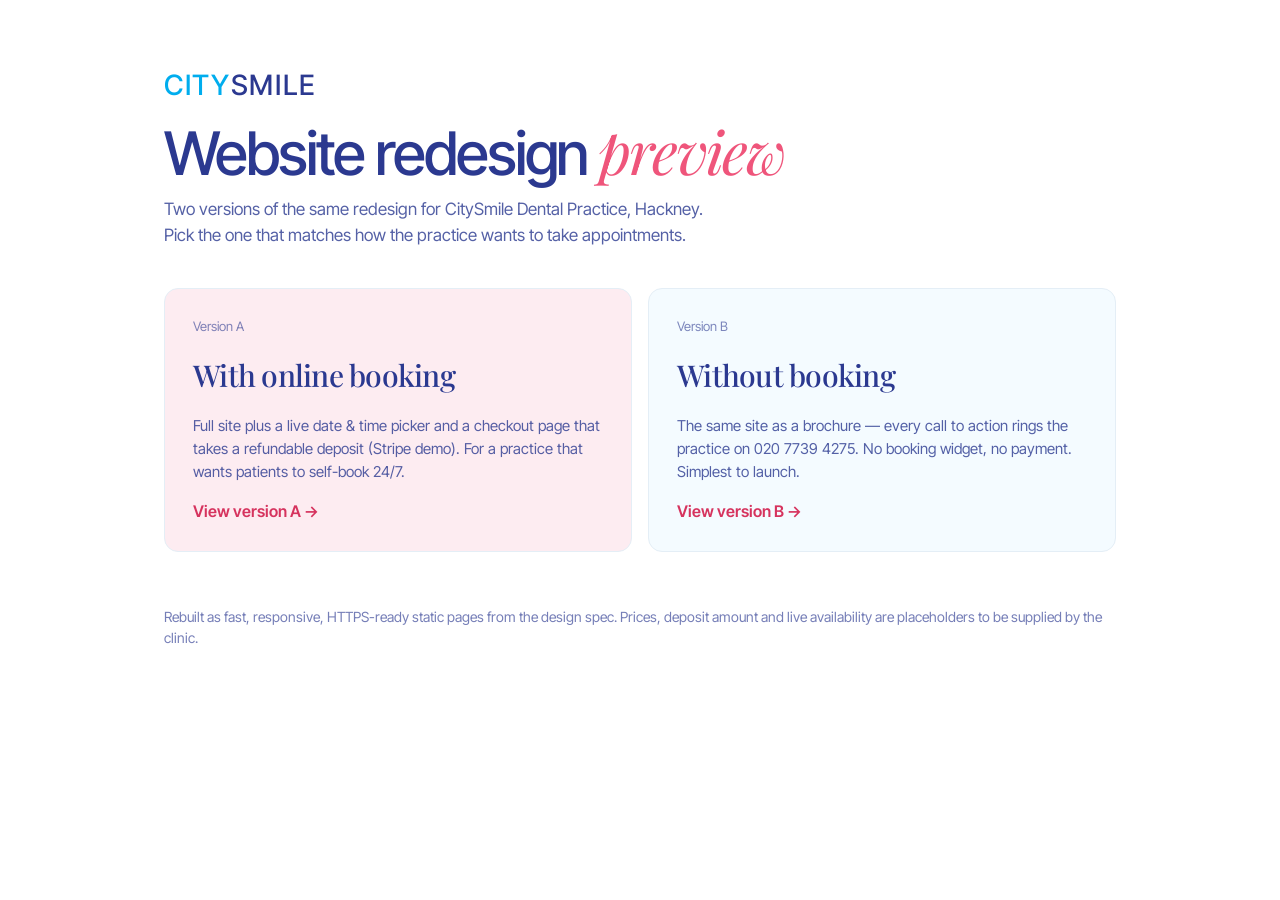
==== index.html @ fdda0e9c "CitySmile redesign: two static builds (with booking / without) Rebuilt from the design spec into res" ====
<!doctype html>
<html lang="en">
<head>
<meta charset="utf-8">
<meta name="viewport" content="width=device-width, initial-scale=1">
<title>CitySmile — redesign preview</title>
<meta name="description" content="Two versions of the CitySmile dental practice website redesign: with online booking, and without.">
<link rel="preconnect" href="https://fonts.googleapis.com">
<link rel="preconnect" href="https://fonts.gstatic.com" crossorigin>
<link href="https://fonts.googleapis.com/css2?family=Inter+Tight:wght@400;500;600&family=Playfair+Display:ital,wght@1,400&display=swap" rel="stylesheet">
<link rel="stylesheet" href="assets/styles.css">
<style>
  body{min-height:100vh;display:flex;flex-direction:column}
  .chooser{flex:1;max-width:1000px;margin:0 auto;padding:64px 24px;display:flex;flex-direction:column;gap:40px}
  .chooser-head{display:flex;flex-direction:column;gap:14px}
  .chooser-head .logo{font-size:28px}
  .chooser-head h1{margin:0;font-weight:500;font-size:clamp(36px,6vw,60px);line-height:1;letter-spacing:-.035em}
  .chooser-head p{margin:0;max-width:560px;font-size:17px;color:var(--ink-80)}
  .options{display:grid;grid-template-columns:repeat(auto-fit,minmax(280px,1fr));gap:16px}
  .option{display:flex;flex-direction:column;gap:16px;padding:28px;border-radius:var(--radius);
    border:1px solid var(--border);background:var(--bg-blue-lite);text-decoration:none;color:var(--navy);
    transition:box-shadow .15s ease,transform .08s ease}
  .option:hover{color:var(--navy);box-shadow:var(--shadow)}
  .option.pink{background:var(--pink-tint)}
  .option .tag{font-size:13px;color:var(--ink-60)}
  .option h2{margin:0;font-weight:500;font-size:30px;letter-spacing:-.025em}
  .option p{margin:0;font-size:15px;line-height:1.55;color:var(--ink-80);flex:1}
  .option .go{align-self:flex-start;font-weight:600;color:var(--pink-btn)}
  .chooser-foot{font-size:14px;color:var(--ink-65)}
</style>
</head>
<body>
  <div class="chooser">
    <div class="chooser-head">
      <span class="logo"><b style="color:var(--sky)">CITY</b>SMILE</span>
      <h1>Website redesign <span class="serif" style="color:var(--pink)">preview</span></h1>
      <p>Two versions of the same redesign for CitySmile Dental Practice, Hackney. Pick the one that matches how the practice wants to take appointments.</p>
    </div>
    <div class="options">
      <a class="option pink" href="with-booking/index.html">
        <span class="tag">Version A</span>
        <h2 class="serif" style="font-style:normal">With online booking</h2>
        <p>Full site plus a live date &amp; time picker and a checkout page that takes a refundable deposit (Stripe demo). For a practice that wants patients to self-book 24/7.</p>
        <span class="go">View version A →</span>
      </a>
      <a class="option" href="no-booking/index.html">
        <span class="tag">Version B</span>
        <h2 class="serif" style="font-style:normal">Without booking</h2>
        <p>The same site as a brochure — every call to action rings the practice on 020 7739 4275. No booking widget, no payment. Simplest to launch.</p>
        <span class="go">View version B →</span>
      </a>
    </div>
    <p class="chooser-foot">Rebuilt as fast, responsive, HTTPS-ready static pages from the design spec. Prices, deposit amount and live availability are placeholders to be supplied by the clinic.</p>
  </div>
</body>
</html>
---- assets/styles.css ----
/* ============================================================
   CitySmile — shared stylesheet
   Rebuilt from the design spec (design/*.dc.html).
   Brand tokens, type scale and responsive layout live here so
   the page HTML stays clean. Mobile-first, fluid to desktop.
   ============================================================ */

:root{
  --navy:#2B3990;        /* primary text, buttons, footer */
  --navy-tint:#EEF0FA;
  --sky:#00ADEE;         /* logo "CITY", accents */
  --sky-safe:#0098D4;    /* italic heading accent (text-safe) */
  --sky-dark:#0072A8;
  --teal:#00A79D;
  --teal-safe:#00958C;
  --teal-dark:#00776F;
  --pink:#EF557B;        /* big italic accents */
  --pink-btn:#D6335E;    /* booking CTA */
  --pink-dark:#C2295A;
  --bg-blue:#EAF7FD;     /* section backgrounds */
  --bg-blue-lite:#F4FBFF;
  --mint-tint:#E6F6F5;
  --pink-tint:#FDECF1;
  --border:#E4EEF6;
  --ink-80:rgba(43,57,144,.8);
  --ink-70:rgba(43,57,144,.7);
  --ink-65:rgba(43,57,144,.65);
  --ink-60:rgba(43,57,144,.6);
  --ink-45:rgba(43,57,144,.45);
  --shadow:0 12px 32px rgba(43,57,144,.15);
  --radius:14px;
  --radius-lg:20px;
  --radius-btn:10px;
  --maxw:1360px;
}

*{box-sizing:border-box}
html{scroll-behavior:smooth}
body{
  margin:0;
  background:#fff;
  color:var(--navy);
  font-family:'Inter Tight',Arial,sans-serif;
  font-size:16px;
  line-height:1.5;
  -webkit-font-smoothing:antialiased;
}
img{max-width:100%}
a{color:var(--navy)}
a:hover{color:var(--teal)}
.serif{font-family:'Playfair Display',Georgia,serif;font-style:italic;font-weight:400}
.wrap{max-width:var(--maxw);margin:0 auto;padding-left:24px;padding-right:24px}
.label{font-size:13px;color:var(--ink-60)}
.visually-hidden{position:absolute;width:1px;height:1px;overflow:hidden;clip:rect(0 0 0 0)}

/* ---------- Buttons ---------- */
.btn{display:inline-flex;align-items:center;justify-content:center;gap:8px;
  text-decoration:none;font-weight:600;font-size:16px;line-height:1;
  padding:15px 24px;border-radius:var(--radius-btn);border:1.5px solid transparent;
  cursor:pointer;font-family:inherit;transition:transform .08s ease,opacity .15s ease}
.btn:active{transform:translateY(1px)}
.btn-primary{background:var(--navy);color:#fff}
.btn-primary:hover{color:#fff;opacity:.92}
.btn-pink{background:var(--pink-btn);color:#fff}
.btn-pink:hover{color:#fff;opacity:.92}
.btn-ghost{border-color:var(--navy);color:var(--navy);background:#fff}
.btn-ghost:hover{color:var(--navy);background:var(--bg-blue)}

/* ---------- Top bar ---------- */
.topbar{background:var(--bg-blue);font-size:14px;color:var(--navy)}
.topbar .wrap{padding-top:10px;padding-bottom:10px;display:flex;flex-wrap:wrap;
  gap:6px 24px;justify-content:space-between}

/* ---------- Nav ---------- */
.nav{background:#fff;border-bottom:1px solid var(--border);position:sticky;top:0;z-index:50}
.nav .wrap{padding-top:16px;padding-bottom:16px;display:flex;flex-wrap:wrap;
  gap:12px 32px;align-items:center;justify-content:space-between}
.logo{text-decoration:none;font-size:24px;font-weight:500;letter-spacing:.06em;color:var(--navy)}
.logo b{color:var(--sky);font-weight:500}
.nav-links{display:flex;flex-wrap:wrap;gap:8px 28px;font-size:15px}
.nav-links a{text-decoration:none}
.nav-cta{display:flex;gap:20px;align-items:center;flex-wrap:wrap}
.nav-phone{text-decoration:none;font-weight:600;color:var(--pink-btn);padding:10px 0}
.nav .btn{padding:12px 20px;font-size:15px}
.nav-toggle{display:none}

/* ---------- Hero ---------- */
.hero{padding-top:40px}
.hero-top{display:flex;flex-wrap:wrap;gap:24px 32px;align-items:flex-end;
  justify-content:space-between;margin-bottom:32px}
h1.hero-title{margin:0;font-weight:500;font-size:clamp(44px,8vw,96px);
  line-height:.98;letter-spacing:-.035em;flex:1 1 620px}
.hero-aside{flex:0 1 380px;display:flex;flex-direction:column;gap:20px}
.hero-aside p{margin:0;font-size:17px;color:var(--ink-80)}
.hero-actions{display:flex;flex-wrap:wrap;gap:12px}
.hero-media{position:relative;border-radius:var(--radius-lg);overflow:hidden;
  height:clamp(320px,52vw,560px);background:var(--bg-blue)}
.hero-media img{width:100%;height:100%;object-fit:cover;object-position:center 35%;display:block}
.chip{position:absolute;left:16px;bottom:16px;background:#fff;border-radius:var(--radius);
  padding:14px 18px;display:flex;gap:14px;align-items:center;box-shadow:var(--shadow);max-width:calc(100% - 32px)}
.chip .ico{width:44px;height:44px;flex:none;border-radius:999px;background:var(--mint-tint);
  display:flex;align-items:center;justify-content:center}
.chip strong{font-size:16px;font-weight:600}
.chip small{font-size:14px;color:var(--ink-70)}

/* ---------- Generic section ---------- */
section{scroll-margin-top:72px}
.sect{padding:72px 0}
.sect-blue{background:var(--bg-blue)}
.sect-bluelite{background:var(--bg-blue-lite)}
.sect-head{display:flex;flex-wrap:wrap;gap:16px 32px;margin-bottom:40px}
.sect-head .label{flex:0 0 200px}
.h-xl{margin:0;font-weight:500;font-size:clamp(36px,6vw,68px);line-height:1;letter-spacing:-.035em}
.h-lg{margin:0;font-weight:500;font-size:clamp(30px,4.5vw,40px);line-height:1.1;letter-spacing:-.025em}

/* ---------- About ---------- */
.about .wrap{display:flex;flex-wrap:wrap;gap:40px 48px;align-items:center}
.about-copy{flex:1 1 520px;min-width:0;display:flex;flex-direction:column;gap:32px}
.about-copy .dim{color:var(--ink-45)}
.stats{display:grid;grid-template-columns:repeat(3,minmax(0,1fr));gap:16px}
.stat{padding-top:14px;border-top:2px solid var(--sky)}
.stat:nth-child(2){border-top-color:var(--teal)}
.stat:nth-child(3){border-top-color:var(--pink)}
.stat .num{font-size:clamp(32px,5vw,44px);font-weight:500;letter-spacing:-.03em}
.stat .cap{font-size:14px;color:var(--ink-65)}
.about-media{flex:1 1 420px;min-width:0;display:grid;grid-template-columns:repeat(2,minmax(0,1fr));gap:12px}
.about-media img{width:100%;aspect-ratio:4/5;object-fit:cover;border-radius:var(--radius);display:block}
.about-media img:nth-child(2){margin-top:40px}

/* ---------- Services ---------- */
.cards{display:grid;grid-template-columns:repeat(auto-fill,minmax(260px,1fr));gap:12px}
.svc{text-decoration:none;color:var(--navy);background:#fff;border-radius:var(--radius);
  padding:16px;display:flex;flex-direction:column;gap:32px;min-height:220px}
.svc:hover{color:var(--navy);box-shadow:var(--shadow)}
.svc-top{display:flex;justify-content:space-between;align-items:flex-start}
.svc-top img{width:88px;height:88px;object-fit:cover;border-radius:var(--radius-btn);background:var(--bg-blue)}
.svc .plus{font-size:13px;font-weight:600;color:var(--pink-btn)}
.svc-body{display:flex;flex-direction:column;gap:6px}
.svc-body .n{font-size:13px;color:var(--ink-60)}
.svc-body .name{font-size:24px;font-weight:500;letter-spacing:-.02em;line-height:1.05}
.svc-body .price{font-size:14px;color:var(--ink-65)}

/* ---------- Why us ---------- */
.reasons{display:grid;grid-template-columns:repeat(auto-fit,minmax(280px,1fr));gap:12px}
.reason{border-radius:var(--radius);padding:28px;display:flex;flex-direction:column;
  justify-content:space-between;gap:28px;min-height:260px}
.reason .big{font-size:clamp(56px,8vw,72px);font-weight:500;letter-spacing:-.04em;line-height:.9}
.reason h3{margin:0;font-weight:500;font-size:clamp(24px,3.6vw,30px);letter-spacing:-.025em}
.reason p{margin:0;font-size:15px;line-height:1.55;color:var(--ink-80)}

/* ---------- Team ---------- */
.team-head{display:flex;flex-wrap:wrap;gap:16px 32px;margin-bottom:40px;
  align-items:flex-end;justify-content:space-between}
.team-head p{margin:0;max-width:360px;font-size:15px;color:var(--ink-80)}
.team-grid{display:grid;grid-template-columns:repeat(auto-fill,minmax(220px,1fr));gap:12px}
.member{background:#fff;border-radius:var(--radius);padding:10px;display:flex;flex-direction:column;gap:14px}
.member img{width:100%;aspect-ratio:4/5;object-fit:cover;border-radius:var(--radius-btn);background:var(--bg-blue);display:block}
.member .info{padding:0 8px 10px;display:flex;flex-direction:column;gap:5px}
.member h3{margin:0;font-weight:500;font-size:22px;line-height:1.1;letter-spacing:-.02em}
.member .role{font-size:14px;font-weight:600}
.member .bio{font-size:13px;color:var(--ink-65)}
.team-group{margin-top:12px;display:grid;grid-template-columns:repeat(auto-fit,minmax(300px,1fr));gap:12px}
.team-group figure{margin:0;position:relative;border-radius:var(--radius);overflow:hidden;height:320px}
.team-group img{width:100%;height:100%;object-fit:cover;display:block}
.team-group figcaption{position:absolute;left:16px;bottom:16px;background:#fff;
  border-radius:var(--radius-btn);padding:10px 14px;font-size:14px;font-weight:600}

/* ---------- Booking widget (homepage) ---------- */
.book .wrap{display:flex;flex-wrap:wrap;gap:40px 48px;align-items:center}
.book-copy{flex:1 1 440px;min-width:0;display:flex;flex-direction:column;gap:20px}
.book-copy p{margin:0;max-width:440px;font-size:16px;line-height:1.55;color:var(--ink-80)}
.widget{flex:1 1 440px;min-width:0;max-width:560px;background:var(--bg-blue);
  border-radius:var(--radius);padding:24px;display:flex;flex-direction:column;gap:16px}
.widget-top{display:flex;justify-content:space-between;align-items:baseline}
.widget-top .t{font-size:20px;font-weight:500}
.widget-top .d{font-size:13px;color:var(--ink-65)}
.days{display:grid;grid-template-columns:repeat(5,minmax(0,1fr));gap:8px}
.day{font-family:inherit;cursor:pointer;border-radius:var(--radius-btn);padding:12px 4px;
  display:flex;flex-direction:column;align-items:center;gap:2px;
  border:1px solid rgba(43,57,144,.15);background:#fff;color:var(--navy)}
.day .dow{font-size:12px}
.day .num{font-size:20px;font-weight:500}
.slots{display:grid;grid-template-columns:repeat(3,minmax(0,1fr));gap:8px}
.slot{font-family:inherit;cursor:pointer;font-size:15px;font-weight:500;padding:13px 0;
  border-radius:var(--radius-btn);border:1px solid rgba(43,57,144,.15);background:#fff;color:var(--navy)}
.day.on,.slot.on{background:var(--navy);color:#fff;border-color:var(--navy)}
.pay-note{text-align:center;font-size:12px;color:var(--ink-65)}

/* ---------- Visit ---------- */
.visit .wrap{display:flex;flex-wrap:wrap;gap:12px;padding-bottom:72px}
.map{flex:1 1 560px;min-width:0;min-height:400px;border-radius:var(--radius);overflow:hidden;
  position:relative;display:block;border:1px solid var(--border)}
.map iframe{position:absolute;inset:0;width:100%;height:100%;border:0;display:block}
.map .pin{position:absolute;right:16px;top:16px;background:#fff;color:var(--navy);font-size:14px;
  font-weight:600;padding:10px 14px;border-radius:var(--radius-btn);box-shadow:var(--shadow);z-index:2;text-decoration:none}
.visit-card{flex:1 1 360px;min-width:0;background:var(--bg-blue);border-radius:var(--radius);
  padding:32px;display:flex;flex-direction:column;gap:22px}
.hours{display:grid;grid-template-columns:repeat(2,minmax(0,1fr));gap:6px 16px;font-size:15px}
.hours .k{color:var(--ink-70)}
.hours .bold{font-weight:600}
.transport{font-size:14px;line-height:1.6;color:var(--ink-80)}
.transport strong{color:var(--navy)}

/* ---------- CTA ---------- */
.cta .wrap{padding-bottom:72px}
.cta-box{position:relative;border-radius:var(--radius-lg);overflow:hidden;min-height:420px;
  display:flex;background:var(--bg-blue)}
.cta-box>img{position:absolute;right:0;top:0;width:60%;height:100%;object-fit:cover;display:block}
.cta-copy{position:relative;flex:0 1 620px;padding:48px;display:flex;flex-direction:column;
  justify-content:center;gap:24px;background:linear-gradient(90deg,var(--bg-blue) 68%,rgba(234,247,253,0))}
.cta-copy h2{margin:0;font-weight:500;font-size:clamp(40px,6vw,72px);line-height:.98;letter-spacing:-.035em}
.cta-copy p{margin:0;max-width:360px;font-size:16px;color:var(--ink-80)}

/* ---------- Footer ---------- */
footer{background:var(--navy);color:#fff}
footer .wrap{padding-top:56px;padding-bottom:40px;display:flex;flex-wrap:wrap;gap:40px 48px;justify-content:space-between}
.foot-brand{flex:1 1 320px;display:flex;flex-direction:column;gap:10px}
.foot-logo{font-size:clamp(40px,7vw,56px);font-weight:500;letter-spacing:.04em;line-height:1}
.foot-logo b{color:#4FC8F3;font-weight:500}
.foot-brand small{font-size:14px;color:rgba(255,255,255,.8)}
.foot-col{display:flex;flex-direction:column;gap:10px;font-size:15px}
.foot-col .label{font-size:13px;color:rgba(255,255,255,.7)}
.foot-col a{color:#fff;text-decoration:none}
.foot-col a:hover{color:#4FC8F3}
.foot-bottom{border-top:1px solid rgba(255,255,255,.15)}
.foot-bottom .wrap{padding-top:20px;padding-bottom:32px;display:flex;flex-wrap:wrap;gap:12px;
  justify-content:space-between;font-size:13px;color:rgba(255,255,255,.75)}

/* ---------- Sticky mobile book bar ---------- */
.mobilebar{display:none}

/* ---------- Responsive ---------- */
@media (max-width:860px){
  .nav-links,.nav .nav-phone{display:none}
  .nav-links.open{display:flex;flex-basis:100%;flex-direction:column;gap:14px;padding-top:8px}
  .nav-toggle{display:inline-flex;align-items:center;justify-content:center;
    width:44px;height:44px;border:none;background:transparent;cursor:pointer}
  .sect{padding:56px 0}
  .about-media img:nth-child(2){margin-top:0}
  .stats{gap:12px}
  .cta-box>img{width:100%;opacity:.35}
  .cta-copy{flex:1 1 100%;background:linear-gradient(90deg,var(--bg-blue) 55%,rgba(234,247,253,.5))}
}
@media (max-width:560px){
  .wrap{padding-left:16px;padding-right:16px}
  .days{grid-template-columns:repeat(5,minmax(0,1fr))}
  .sect-head .label{flex-basis:100%}
  /* sticky book bar only where the page opts in (booking version) */
  body.has-bookbar{padding-bottom:84px}
  body.has-bookbar .mobilebar{display:flex;position:fixed;left:0;right:0;bottom:0;z-index:60;
    gap:10px;padding:12px 16px calc(12px + env(safe-area-inset-bottom));
    background:#fff;border-top:1px solid var(--border)}
  .mobilebar .call{width:52px;height:52px;flex:none;border-radius:var(--radius-btn);
    border:1.5px solid var(--navy);display:flex;align-items:center;justify-content:center;text-decoration:none}
  .mobilebar .book{flex:1;text-decoration:none;height:52px;border-radius:var(--radius-btn);
    background:var(--pink-btn);color:#fff;font-weight:600;font-size:16px;
    display:flex;align-items:center;justify-content:center}
}
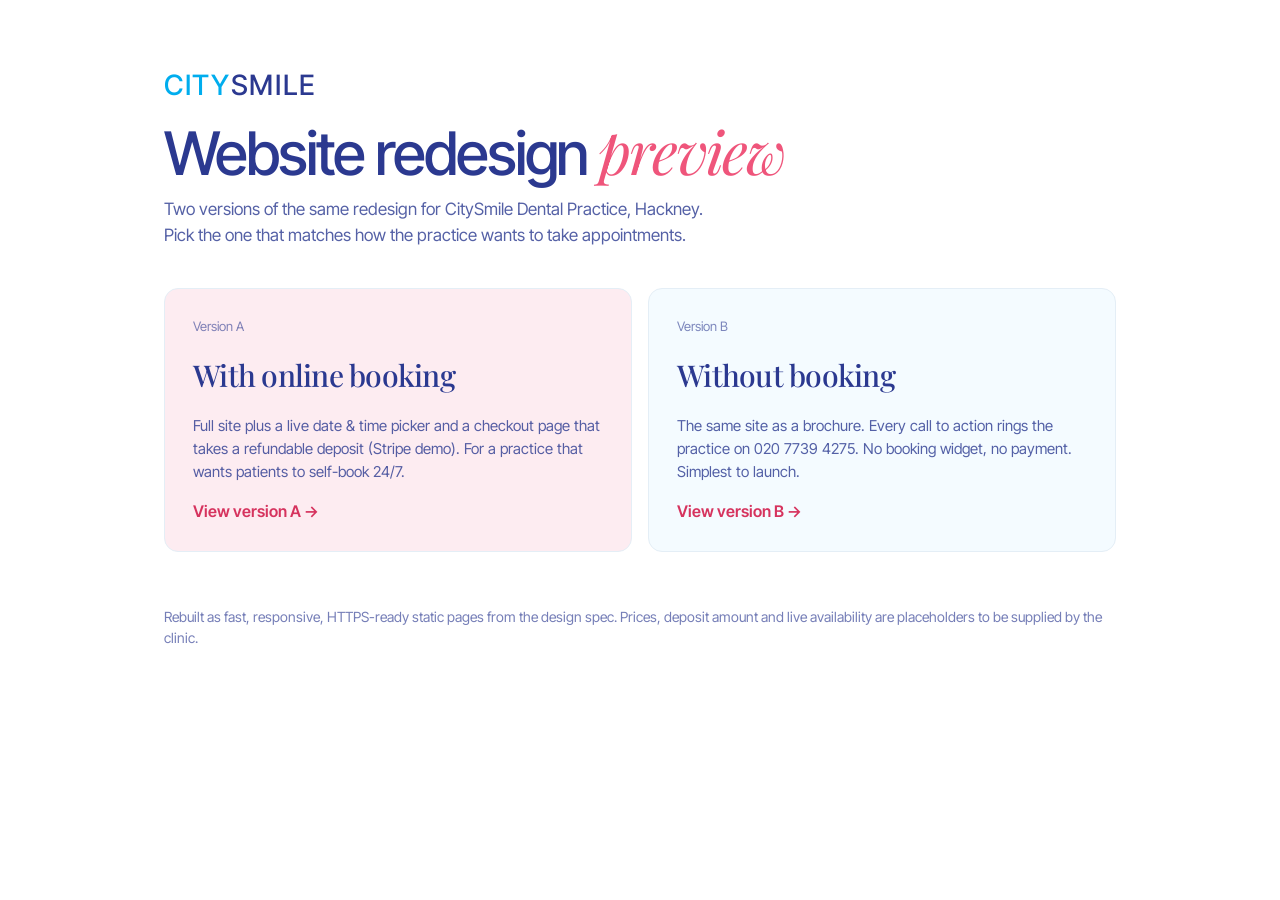
==== commit d77205c8: "Multilingual site, new hero, service pages, contact form - Full i18n in EN/DE/FR/EL/RU with a flag l" ====
--- a/index.html
+++ b/index.html
@@ -3,7 +3,7 @@
 <head>
 <meta charset="utf-8">
 <meta name="viewport" content="width=device-width, initial-scale=1">
-<title>CitySmile — redesign preview</title>
+<title>CitySmile · redesign preview</title>
 <meta name="description" content="Two versions of the CitySmile dental practice website redesign: with online booking, and without.">
 <link rel="preconnect" href="https://fonts.googleapis.com">
 <link rel="preconnect" href="https://fonts.gstatic.com" crossorigin>
@@ -46,7 +46,7 @@
       <a class="option" href="no-booking/index.html">
         <span class="tag">Version B</span>
         <h2 class="serif" style="font-style:normal">Without booking</h2>
-        <p>The same site as a brochure — every call to action rings the practice on 020 7739 4275. No booking widget, no payment. Simplest to launch.</p>
+        <p>The same site as a brochure. Every call to action rings the practice on 020 7739 4275. No booking widget, no payment. Simplest to launch.</p>
         <span class="go">View version B →</span>
       </a>
     </div>
--- a/assets/styles.css
+++ b/assets/styles.css
@@ -68,8 +68,14 @@
 
 /* ---------- Top bar ---------- */
 .topbar{background:var(--bg-blue);font-size:14px;color:var(--navy)}
-.topbar .wrap{padding-top:10px;padding-bottom:10px;display:flex;flex-wrap:wrap;
-  gap:6px 24px;justify-content:space-between}
+.topbar .wrap{padding-top:8px;padding-bottom:8px;display:flex;flex-wrap:wrap;
+  gap:6px 24px;justify-content:space-between;align-items:center}
+.lang-switch{display:flex;gap:6px;align-items:center}
+.lang-btn{padding:3px;border:1px solid transparent;background:transparent;border-radius:5px;
+  cursor:pointer;line-height:0;opacity:.5;transition:opacity .15s ease,border-color .15s ease}
+.lang-btn:hover{opacity:1}
+.lang-btn.on{opacity:1;border-color:var(--navy)}
+.lang-btn .fi{width:22px;height:15px;border-radius:2px;display:inline-block;box-shadow:0 0 0 1px rgba(43,57,144,.08) inset}
 
 /* ---------- Nav ---------- */
 .nav{background:#fff;border-bottom:1px solid var(--border);position:sticky;top:0;z-index:50}
@@ -200,6 +206,16 @@
 .hours .bold{font-weight:600}
 .transport{font-size:14px;line-height:1.6;color:var(--ink-80)}
 .transport strong{color:var(--navy)}
+.visit-blurb{margin:0;font-size:15px;line-height:1.55;color:var(--ink-80)}
+.transport-list{display:flex;flex-direction:column;gap:12px}
+.tr{display:flex;gap:12px;align-items:center}
+.tr-ico{width:36px;height:36px;flex:none;border-radius:9px;background:#fff;border:1px solid var(--border);
+  display:flex;align-items:center;justify-content:center;color:var(--navy)}
+.tr .txt{display:flex;flex-direction:column;line-height:1.3}
+.tr b{color:var(--navy);font-weight:600;font-size:14px}
+.tr .det{color:var(--ink-80);font-size:13px}
+.visit-actions{display:flex;flex-wrap:wrap;gap:10px}
+.visit-note{margin:0;font-size:13px;color:var(--ink-65)}
 
 /* ---------- CTA ---------- */
 .cta .wrap{padding-bottom:72px}
